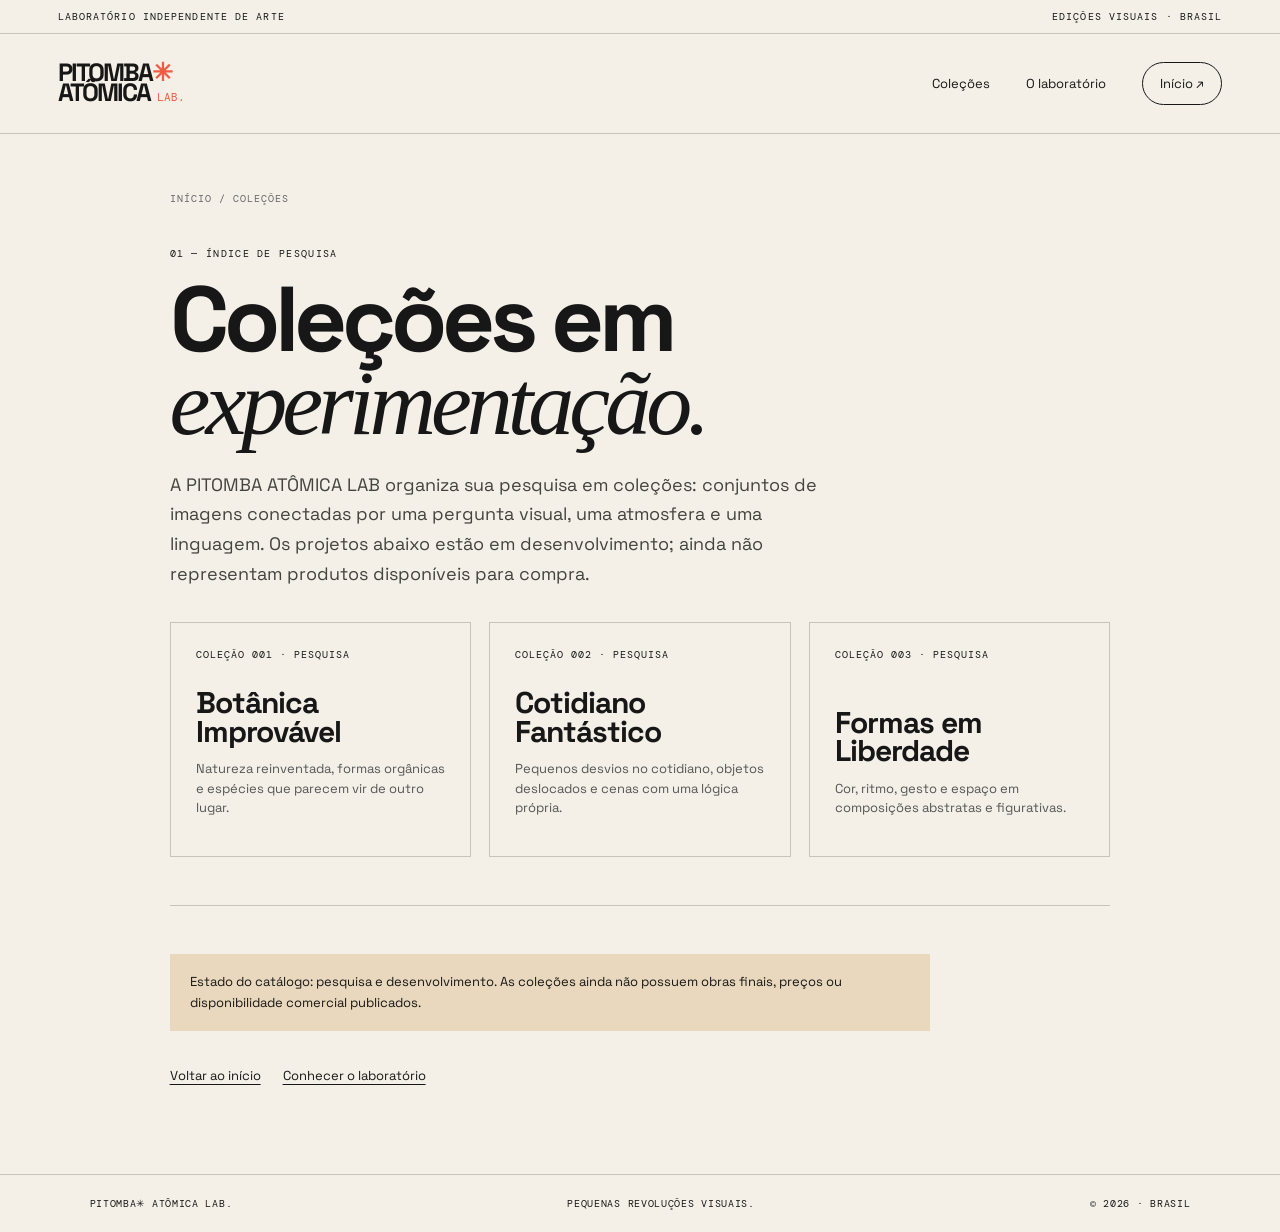
==== colecoes/index.html @ 048ca708 "Create collection landing page for search discovery" ====
<!doctype html>
<html lang="pt-BR"><head>
<meta charset="utf-8"><meta name="viewport" content="width=device-width, initial-scale=1"><meta name="theme-color" content="#f4f0e8">
<title>Coleções de arte autoral | PITOMBA ATÔMICA LAB</title><meta name="description" content="Conheça as pesquisas visuais da PITOMBA ATÔMICA LAB: botânica improvável, cotidiano fantástico e formas em liberdade."><meta name="robots" content="index,follow,max-image-preview:large">
<link rel="canonical" href="https://inforeincluder.github.io/pitomba-atomica/colecoes/"><link rel="icon" type="image/svg+xml" href="../../assets/favicon.svg">
<link rel="preconnect" href="https://fonts.googleapis.com"><link rel="preconnect" href="https://fonts.gstatic.com" crossorigin><link href="https://fonts.googleapis.com/css2?family=DM+Mono:wght@400;500&family=Space+Grotesk:wght@400;500;600;700&display=swap" rel="stylesheet">
<link rel="stylesheet" href="../../assets/css/style.css"><link rel="stylesheet" href="../../assets/css/pages.css">
<meta property="og:type" content="website"><meta property="og:locale" content="pt_BR"><meta property="og:site_name" content="PITOMBA ATÔMICA LAB"><meta property="og:title" content="Coleções de arte autoral | PITOMBA ATÔMICA LAB"><meta property="og:description" content="Conheça as pesquisas visuais da PITOMBA ATÔMICA LAB: botânica improvável, cotidiano fantástico e formas em liberdade."><meta property="og:url" content="https://inforeincluder.github.io/pitomba-atomica/colecoes/">

</head><body><div class="topline"><span>LABORATÓRIO INDEPENDENTE DE ARTE</span><span>EDIÇÕES VISUAIS · BRASIL</span></div><header class="site-header"><a class="wordmark" href="../../" aria-label="Pitomba Atômica início">PITOMBA<span>✳</span><br>ATÔMICA<span class="lab"> LAB.</span></a><nav aria-label="Navegação principal"><a href="../">Coleções</a><a href="../../#laboratorio">O laboratório</a><a class="nav-contact" href="../../">Início ↗</a></nav></header>
<main class="page-shell"><div class="breadcrumbs"><a href="../">INÍCIO</a> / COLEÇÕES</div><p class="page-label">01 — ÍNDICE DE PESQUISA</p><h1 class="page-title">Coleções em<br><em>experimentação.</em></h1><p class="page-lede">A PITOMBA ATÔMICA LAB organiza sua pesquisa em coleções: conjuntos de imagens conectadas por uma pergunta visual, uma atmosfera e uma linguagem. Os projetos abaixo estão em desenvolvimento; ainda não representam produtos disponíveis para compra.</p><div class="page-grid">
<a class="page-tile" href="botanica-improvavel/"><small>COLEÇÃO 001 · PESQUISA</small><div><h2>Botânica<br>Improvável</h2><p>Natureza reinventada, formas orgânicas e espécies que parecem vir de outro lugar.</p></div></a>
<a class="page-tile" href="cotidiano-fantastico/"><small>COLEÇÃO 002 · PESQUISA</small><div><h2>Cotidiano<br>Fantástico</h2><p>Pequenos desvios no cotidiano, objetos deslocados e cenas com uma lógica própria.</p></div></a>
<a class="page-tile" href="formas-em-liberdade/"><small>COLEÇÃO 003 · PESQUISA</small><div><h2>Formas em<br>Liberdade</h2><p>Cor, ritmo, gesto e espaço em composições abstratas e figurativas.</p></div></a>
</div><hr class="page-rule"><p class="page-note">Estado do catálogo: pesquisa e desenvolvimento. As coleções ainda não possuem obras finais, preços ou disponibilidade comercial publicados.</p><nav class="page-nav"><a href="../">Voltar ao início</a><a href="../#laboratorio">Conhecer o laboratório</a></nav></main><footer class="page-footer"><a href="../../">PITOMBA✳ ATÔMICA LAB.</a><span>PEQUENAS REVOLUÇÕES VISUAIS.</span><span>© 2026 · BRASIL</span></footer></body></html>
---- assets/css/style.css ----
:root{--paper:#f4f0e8;--ink:#171717;--blue:#123fbd;--red:#f05b43;--acid:#c5df43;--yellow:#f3d44f;--line:rgba(23,23,23,.2)}*{box-sizing:border-box}html{scroll-behavior:smooth}body{margin:0;background:var(--paper);color:var(--ink);font-family:"Space Grotesk",Arial,sans-serif}.topline{display:flex;justify-content:space-between;padding:10px 4.5%;font:10px "DM Mono",monospace;letter-spacing:1.1px;border-bottom:1px solid var(--line)}.site-header{height:100px;padding:0 4.5%;display:flex;align-items:center;justify-content:space-between;border-bottom:1px solid var(--line)}.wordmark{font-size:25px;line-height:.78;font-weight:700;letter-spacing:-2px;color:var(--ink);text-decoration:none}.wordmark span{color:var(--red)}.wordmark .lab{font:11px "DM Mono",monospace;letter-spacing:0}.site-header nav{display:flex;gap:36px;align-items:center}.site-header nav a{color:var(--ink);text-decoration:none;font-size:13px}.site-header nav .nav-contact{border:1px solid var(--ink);padding:12px 17px;border-radius:30px}.hero{min-height:670px;padding:70px 8% 55px;display:grid;grid-template-columns:1fr 1fr;align-items:center;position:relative;overflow:hidden}.eyebrow{font:10px "DM Mono",monospace;letter-spacing:1.3px}.dot{display:inline-block;width:8px;height:8px;background:var(--red);border-radius:50%;margin-right:8px}.hero h1{font-size:clamp(64px,8vw,112px);line-height:.83;letter-spacing:-8px;margin:35px 0 28px;font-weight:600}.hero h1 em,.section-head h2 em,.manifesto h2 em,.newsletter h2 em{font-family:Georgia,serif;font-weight:400}.hero-text{max-width:350px;font-size:16px;line-height:1.55;color:#45433e}.round-link{display:inline-flex;align-items:center;gap:25px;margin-top:30px;padding:13px 18px;border:1px solid var(--ink);border-radius:40px;text-decoration:none;color:var(--ink);font-size:13px}.round-link span{font-size:20px}.hero-art{position:relative;max-width:520px;margin:auto}.hero-art svg{width:100%;height:auto;display:block;transform:rotate(2deg)}.art-stamp{position:absolute;z-index:2;top:4%;left:0;background:var(--acid);width:64px;height:64px;border-radius:50%;display:grid;place-content:center;text-align:center;font:10px/1.2 "DM Mono";transform:rotate(-12deg)}.side-note{position:absolute;right:-5%;bottom:15%;font:10px/1.5 "DM Mono";letter-spacing:1px;transform:rotate(7deg)}.hero-index{position:absolute;bottom:25px;left:4.5%;font:10px "DM Mono";color:#777}.ticker{overflow:hidden;background:var(--blue);color:white;padding:15px 0;white-space:nowrap;font-size:13px;letter-spacing:2px}.ticker div{min-width:max-content;animation:marquee 28s linear infinite}.ticker span{color:var(--acid);padding:0 35px}@keyframes marquee{to{transform:translateX(-35%)}}.collections{padding:110px 8% 100px}.section-head{display:flex;justify-content:space-between;align-items:end;margin-bottom:55px}.section-head h2,.manifesto h2,.newsletter h2{font-size:clamp(48px,6vw,78px);line-height:.92;letter-spacing:-4px;margin:20px 0 0}.section-intro{max-width:280px;font-size:14px;line-height:1.6;color:#555;margin-bottom:5px}.collection-grid{display:grid;grid-template-columns:repeat(3,1fr);gap:22px}.collection-card{min-width:0}.card-art{height:390px;position:relative;overflow:hidden;display:block}.art-one{background:#f0d7bd}.sun{position:absolute;width:100px;height:100px;background:var(--red);border-radius:50%;right:16%;top:13%}.plant-stem{position:absolute;left:50%;top:28%;height:48%;width:12px;background:var(--blue);transform:rotate(5deg);border-radius:10px}.plant-leaf{position:absolute;width:135px;height:90px;border-radius:100% 0 100% 0;background:var(--acid);border:7px solid var(--blue)}.leaf-a{left:16%;top:43%;transform:rotate(18deg)}.leaf-b{right:10%;top:34%;transform:rotate(195deg);background:var(--red)}.pot{position:absolute;bottom:9%;left:34%;width:34%;height:25%;background:var(--yellow);border:7px solid var(--blue);clip-path:polygon(0 0,100% 0,83% 100%,17% 100%)}.tiny-star{position:absolute;top:18%;left:16%;font-size:48px;color:var(--blue)}.art-two{background:#d9d5ef}.big-circle{position:absolute;width:230px;height:230px;border-radius:50%;background:var(--yellow);right:-20px;top:40px}.figure-head{position:absolute;width:100px;height:115px;border-radius:48% 48% 45% 45%;background:var(--red);border:7px solid var(--blue);left:32%;top:22%}.figure-body{position:absolute;width:180px;height:190px;background:var(--blue);border-radius:90px 90px 15px 15px;left:22%;bottom:-30px}.book{position:absolute;width:150px;height:100px;background:var(--acid);border:7px solid var(--ink);left:47%;top:55%;transform:rotate(-13deg);z-index:2}.bird{position:absolute;color:var(--red);font-size:48px;z-index:3}.bird-a{top:12%;left:12%}.bird-b{right:12%;bottom:20%;font-size:28px}.art-three{background:#c8e1d8}.shape-a{position:absolute;width:190px;height:190px;border-radius:50%;background:var(--blue);top:10%;left:10%}.shape-b{position:absolute;width:160px;height:250px;background:var(--red);border-radius:100% 0 100% 0;right:8%;top:15%;transform:rotate(25deg)}.shape-c{position:absolute;width:130px;height:130px;background:var(--yellow);bottom:9%;left:35%;transform:rotate(45deg)}.shape-d{position:absolute;width:85px;height:85px;border:10px solid var(--ink);border-radius:50%;right:14%;bottom:10%}.shape-e{position:absolute;width:14px;height:220px;background:var(--ink);left:49%;top:22%;transform:rotate(-35deg)}.card-meta{display:flex;justify-content:space-between;margin-top:17px;font:9px "DM Mono";letter-spacing:.7px}.card-meta span:last-child{color:#777}.collection-card h3{font-size:31px;line-height:.95;letter-spacing:-1.5px;margin:17px 0 8px}.collection-card p{font-size:13px;color:#555}.status-note{font:10px "DM Mono";color:#68655e;margin-top:45px}.manifesto{background:var(--blue);color:white;padding:100px 12%;display:grid;grid-template-columns:180px 1fr;gap:30px}.manifesto-mark{font-size:120px;color:var(--acid);line-height:1}.manifesto h2{font-size:clamp(42px,5.5vw,70px)}.manifesto-text{max-width:560px;font-size:16px;line-height:1.7;color:#e4e8f5;margin:30px 0}.text-link{display:inline-block;color:var(--acid);text-decoration:none;border-bottom:1px solid var(--acid);padding-bottom:7px;font-size:13px}.newsletter{text-align:center;padding:100px 20px}.newsletter h2{margin:22px 0}.newsletter>p:not(.eyebrow){color:#555;font-size:14px}.button-link{display:inline-block;margin-top:22px;background:var(--red);color:#fff;padding:15px 22px;border-radius:30px;text-decoration:none;font-size:13px}footer{border-top:1px solid var(--line);padding:25px 4.5%;display:flex;justify-content:space-between;align-items:center;font:9px "DM Mono";letter-spacing:1px}.footer-mark{font:700 16px "Space Grotesk";letter-spacing:-1px;text-decoration:none;color:var(--ink)}@media(max-width:760px){.topline span:last-child{display:none}.site-header{height:82px}.site-header nav{gap:13px}.site-header nav a{font-size:11px}.site-header nav a:nth-child(2){display:none}.site-header nav .nav-contact{padding:10px}.hero{padding:55px 7% 70px;grid-template-columns:1fr;gap:25px}.hero h1{font-size:76px;letter-spacing:-6px;margin-top:28px}.hero-art{width:86%;margin:0 auto}.side-note{right:-9%}.collections{padding:75px 7%}.section-head{display:block}.section-intro{margin-top:25px}.collection-grid{grid-template-columns:1fr;gap:45px}.card-art{height:430px}.manifesto{padding:75px 8%;grid-template-columns:1fr;gap:10px}.manifesto-mark{font-size:70px}.manifesto h2{font-size:48px}.newsletter{padding:75px 8%}footer{gap:15px;flex-wrap:wrap}footer span:nth-child(2){display:none}}
---- assets/css/pages.css ----
.page-shell{max-width:1120px;margin:auto;padding:58px 7% 90px}.breadcrumbs{font:10px "DM Mono",monospace;letter-spacing:1px;color:#666;margin-bottom:42px}.breadcrumbs a,.page-nav a{color:inherit;text-decoration:none}.page-title{font-size:clamp(48px,8vw,92px);line-height:.9;letter-spacing:-5px;margin:18px 0 25px}.page-title em{font-family:Georgia,serif;font-weight:400}.page-lede{font-size:18px;line-height:1.65;max-width:680px;color:#45433e}.page-label{font:10px "DM Mono",monospace;letter-spacing:1.3px}.page-rule{border:0;border-top:1px solid rgba(23,23,23,.2);margin:48px 0}.page-grid{display:grid;grid-template-columns:repeat(3,1fr);gap:18px;margin-top:34px}.page-tile{padding:25px;border:1px solid rgba(23,23,23,.2);min-height:220px;display:flex;flex-direction:column;justify-content:space-between;color:#171717;text-decoration:none;transition:background .2s,transform .2s}.page-tile:hover{background:#e9d8bd;transform:translateY(-3px)}.page-tile small{font:10px "DM Mono",monospace;letter-spacing:1px}.page-tile h2{font-size:30px;line-height:.95;letter-spacing:-1px;margin:28px 0 10px}.page-tile p{font-size:13px;line-height:1.5;color:#555}.page-nav{display:flex;gap:22px;flex-wrap:wrap;margin-top:36px;font-size:13px}.page-nav a{text-decoration:underline;text-underline-offset:4px}.page-note{padding:18px 20px;background:#e9d8bd;font-size:13px;line-height:1.6;max-width:760px}.page-footer{border-top:1px solid rgba(23,23,23,.2);padding:22px 7%;display:flex;justify-content:space-between;gap:16px;flex-wrap:wrap;font:10px "DM Mono",monospace;letter-spacing:.7px}.page-footer a{color:inherit;text-decoration:none}.page-section h2{font-size:28px;letter-spacing:-1px;margin:34px 0 10px}.page-section p,.page-section li{max-width:760px;font-size:15px;line-height:1.75;color:#45433e}.page-section ul{padding-left:20px}@media(max-width:700px){.page-shell{padding:42px 7% 70px}.page-grid{grid-template-columns:1fr}.page-title{letter-spacing:-3px}.page-lede{font-size:16px}.page-footer span:nth-child(2){display:none}}
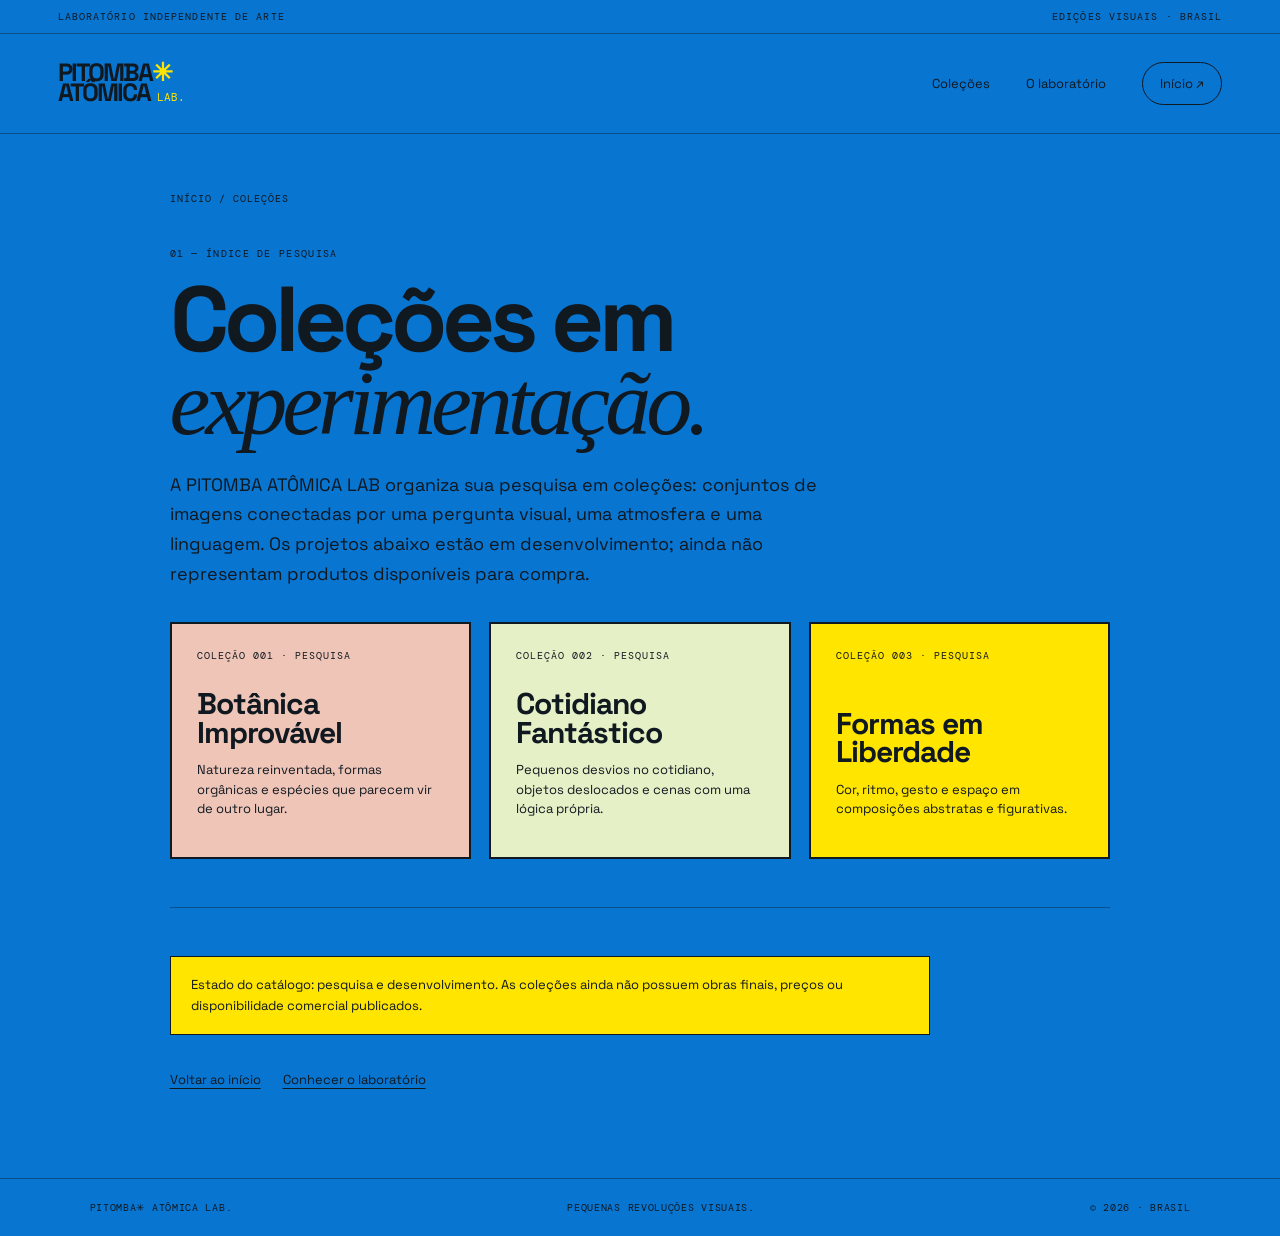
==== commit b4e03bb6: "Update browser theme color to PITOMBA reference blue" ====
--- a/colecoes/index.html
+++ b/colecoes/index.html
@@ -1,6 +1,6 @@
 <!doctype html>
 <html lang="pt-BR"><head>
-<meta charset="utf-8"><meta name="viewport" content="width=device-width, initial-scale=1"><meta name="theme-color" content="#f4f0e8">
+<meta charset="utf-8"><meta name="viewport" content="width=device-width, initial-scale=1"><meta name="theme-color" content="#0875D1">
 <title>Coleções de arte autoral | PITOMBA ATÔMICA LAB</title><meta name="description" content="Conheça as pesquisas visuais da PITOMBA ATÔMICA LAB: botânica improvável, cotidiano fantástico e formas em liberdade."><meta name="robots" content="index,follow,max-image-preview:large">
 <link rel="canonical" href="https://inforeincluder.github.io/pitomba-atomica/colecoes/"><link rel="icon" type="image/svg+xml" href="../../assets/favicon.svg">
 <link rel="preconnect" href="https://fonts.googleapis.com"><link rel="preconnect" href="https://fonts.gstatic.com" crossorigin><link href="https://fonts.googleapis.com/css2?family=DM+Mono:wght@400;500&family=Space+Grotesk:wght@400;500;600;700&display=swap" rel="stylesheet">
--- a/assets/css/style.css
+++ b/assets/css/style.css
@@ -1 +1,60 @@
-:root{--paper:#f4f0e8;--ink:#171717;--blue:#123fbd;--red:#f05b43;--acid:#c5df43;--yellow:#f3d44f;--line:rgba(23,23,23,.2)}*{box-sizing:border-box}html{scroll-behavior:smooth}body{margin:0;background:var(--paper);color:var(--ink);font-family:"Space Grotesk",Arial,sans-serif}.topline{display:flex;justify-content:space-between;padding:10px 4.5%;font:10px "DM Mono",monospace;letter-spacing:1.1px;border-bottom:1px solid var(--line)}.site-header{height:100px;padding:0 4.5%;display:flex;align-items:center;justify-content:space-between;border-bottom:1px solid var(--line)}.wordmark{font-size:25px;line-height:.78;font-weight:700;letter-spacing:-2px;color:var(--ink);text-decoration:none}.wordmark span{color:var(--red)}.wordmark .lab{font:11px "DM Mono",monospace;letter-spacing:0}.site-header nav{display:flex;gap:36px;align-items:center}.site-header nav a{color:var(--ink);text-decoration:none;font-size:13px}.site-header nav .nav-contact{border:1px solid var(--ink);padding:12px 17px;border-radius:30px}.hero{min-height:670px;padding:70px 8% 55px;display:grid;grid-template-columns:1fr 1fr;align-items:center;position:relative;overflow:hidden}.eyebrow{font:10px "DM Mono",monospace;letter-spacing:1.3px}.dot{display:inline-block;width:8px;height:8px;background:var(--red);border-radius:50%;margin-right:8px}.hero h1{font-size:clamp(64px,8vw,112px);line-height:.83;letter-spacing:-8px;margin:35px 0 28px;font-weight:600}.hero h1 em,.section-head h2 em,.manifesto h2 em,.newsletter h2 em{font-family:Georgia,serif;font-weight:400}.hero-text{max-width:350px;font-size:16px;line-height:1.55;color:#45433e}.round-link{display:inline-flex;align-items:center;gap:25px;margin-top:30px;padding:13px 18px;border:1px solid var(--ink);border-radius:40px;text-decoration:none;color:var(--ink);font-size:13px}.round-link span{font-size:20px}.hero-art{position:relative;max-width:520px;margin:auto}.hero-art svg{width:100%;height:auto;display:block;transform:rotate(2deg)}.art-stamp{position:absolute;z-index:2;top:4%;left:0;background:var(--acid);width:64px;height:64px;border-radius:50%;display:grid;place-content:center;text-align:center;font:10px/1.2 "DM Mono";transform:rotate(-12deg)}.side-note{position:absolute;right:-5%;bottom:15%;font:10px/1.5 "DM Mono";letter-spacing:1px;transform:rotate(7deg)}.hero-index{position:absolute;bottom:25px;left:4.5%;font:10px "DM Mono";color:#777}.ticker{overflow:hidden;background:var(--blue);color:white;padding:15px 0;white-space:nowrap;font-size:13px;letter-spacing:2px}.ticker div{min-width:max-content;animation:marquee 28s linear infinite}.ticker span{color:var(--acid);padding:0 35px}@keyframes marquee{to{transform:translateX(-35%)}}.collections{padding:110px 8% 100px}.section-head{display:flex;justify-content:space-between;align-items:end;margin-bottom:55px}.section-head h2,.manifesto h2,.newsletter h2{font-size:clamp(48px,6vw,78px);line-height:.92;letter-spacing:-4px;margin:20px 0 0}.section-intro{max-width:280px;font-size:14px;line-height:1.6;color:#555;margin-bottom:5px}.collection-grid{display:grid;grid-template-columns:repeat(3,1fr);gap:22px}.collection-card{min-width:0}.card-art{height:390px;position:relative;overflow:hidden;display:block}.art-one{background:#f0d7bd}.sun{position:absolute;width:100px;height:100px;background:var(--red);border-radius:50%;right:16%;top:13%}.plant-stem{position:absolute;left:50%;top:28%;height:48%;width:12px;background:var(--blue);transform:rotate(5deg);border-radius:10px}.plant-leaf{position:absolute;width:135px;height:90px;border-radius:100% 0 100% 0;background:var(--acid);border:7px solid var(--blue)}.leaf-a{left:16%;top:43%;transform:rotate(18deg)}.leaf-b{right:10%;top:34%;transform:rotate(195deg);background:var(--red)}.pot{position:absolute;bottom:9%;left:34%;width:34%;height:25%;background:var(--yellow);border:7px solid var(--blue);clip-path:polygon(0 0,100% 0,83% 100%,17% 100%)}.tiny-star{position:absolute;top:18%;left:16%;font-size:48px;color:var(--blue)}.art-two{background:#d9d5ef}.big-circle{position:absolute;width:230px;height:230px;border-radius:50%;background:var(--yellow);right:-20px;top:40px}.figure-head{position:absolute;width:100px;height:115px;border-radius:48% 48% 45% 45%;background:var(--red);border:7px solid var(--blue);left:32%;top:22%}.figure-body{position:absolute;width:180px;height:190px;background:var(--blue);border-radius:90px 90px 15px 15px;left:22%;bottom:-30px}.book{position:absolute;width:150px;height:100px;background:var(--acid);border:7px solid var(--ink);left:47%;top:55%;transform:rotate(-13deg);z-index:2}.bird{position:absolute;color:var(--red);font-size:48px;z-index:3}.bird-a{top:12%;left:12%}.bird-b{right:12%;bottom:20%;font-size:28px}.art-three{background:#c8e1d8}.shape-a{position:absolute;width:190px;height:190px;border-radius:50%;background:var(--blue);top:10%;left:10%}.shape-b{position:absolute;width:160px;height:250px;background:var(--red);border-radius:100% 0 100% 0;right:8%;top:15%;transform:rotate(25deg)}.shape-c{position:absolute;width:130px;height:130px;background:var(--yellow);bottom:9%;left:35%;transform:rotate(45deg)}.shape-d{position:absolute;width:85px;height:85px;border:10px solid var(--ink);border-radius:50%;right:14%;bottom:10%}.shape-e{position:absolute;width:14px;height:220px;background:var(--ink);left:49%;top:22%;transform:rotate(-35deg)}.card-meta{display:flex;justify-content:space-between;margin-top:17px;font:9px "DM Mono";letter-spacing:.7px}.card-meta span:last-child{color:#777}.collection-card h3{font-size:31px;line-height:.95;letter-spacing:-1.5px;margin:17px 0 8px}.collection-card p{font-size:13px;color:#555}.status-note{font:10px "DM Mono";color:#68655e;margin-top:45px}.manifesto{background:var(--blue);color:white;padding:100px 12%;display:grid;grid-template-columns:180px 1fr;gap:30px}.manifesto-mark{font-size:120px;color:var(--acid);line-height:1}.manifesto h2{font-size:clamp(42px,5.5vw,70px)}.manifesto-text{max-width:560px;font-size:16px;line-height:1.7;color:#e4e8f5;margin:30px 0}.text-link{display:inline-block;color:var(--acid);text-decoration:none;border-bottom:1px solid var(--acid);padding-bottom:7px;font-size:13px}.newsletter{text-align:center;padding:100px 20px}.newsletter h2{margin:22px 0}.newsletter>p:not(.eyebrow){color:#555;font-size:14px}.button-link{display:inline-block;margin-top:22px;background:var(--red);color:#fff;padding:15px 22px;border-radius:30px;text-decoration:none;font-size:13px}footer{border-top:1px solid var(--line);padding:25px 4.5%;display:flex;justify-content:space-between;align-items:center;font:9px "DM Mono";letter-spacing:1px}.footer-mark{font:700 16px "Space Grotesk";letter-spacing:-1px;text-decoration:none;color:var(--ink)}@media(max-width:760px){.topline span:last-child{display:none}.site-header{height:82px}.site-header nav{gap:13px}.site-header nav a{font-size:11px}.site-header nav a:nth-child(2){display:none}.site-header nav .nav-contact{padding:10px}.hero{padding:55px 7% 70px;grid-template-columns:1fr;gap:25px}.hero h1{font-size:76px;letter-spacing:-6px;margin-top:28px}.hero-art{width:86%;margin:0 auto}.side-note{right:-9%}.collections{padding:75px 7%}.section-head{display:block}.section-intro{margin-top:25px}.collection-grid{grid-template-columns:1fr;gap:45px}.card-art{height:430px}.manifesto{padding:75px 8%;grid-template-columns:1fr;gap:10px}.manifesto-mark{font-size:70px}.manifesto h2{font-size:48px}.newsletter{padding:75px 8%}footer{gap:15px;flex-wrap:wrap}footer span:nth-child(2){display:none}}+:root{--paper:#f4f0e8;--ink:#171717;--blue:#123fbd;--red:#f05b43;--acid:#c5df43;--yellow:#f3d44f;--line:rgba(23,23,23,.2)}*{box-sizing:border-box}html{scroll-behavior:smooth}body{margin:0;background:var(--paper);color:var(--ink);font-family:"Space Grotesk",Arial,sans-serif}.topline{display:flex;justify-content:space-between;padding:10px 4.5%;font:10px "DM Mono",monospace;letter-spacing:1.1px;border-bottom:1px solid var(--line)}.site-header{height:100px;padding:0 4.5%;display:flex;align-items:center;justify-content:space-between;border-bottom:1px solid var(--line)}.wordmark{font-size:25px;line-height:.78;font-weight:700;letter-spacing:-2px;color:var(--ink);text-decoration:none}.wordmark span{color:var(--red)}.wordmark .lab{font:11px "DM Mono",monospace;letter-spacing:0}.site-header nav{display:flex;gap:36px;align-items:center}.site-header nav a{color:var(--ink);text-decoration:none;font-size:13px}.site-header nav .nav-contact{border:1px solid var(--ink);padding:12px 17px;border-radius:30px}.hero{min-height:670px;padding:70px 8% 55px;display:grid;grid-template-columns:1fr 1fr;align-items:center;position:relative;overflow:hidden}.eyebrow{font:10px "DM Mono",monospace;letter-spacing:1.3px}.dot{display:inline-block;width:8px;height:8px;background:var(--red);border-radius:50%;margin-right:8px}.hero h1{font-size:clamp(64px,8vw,112px);line-height:.83;letter-spacing:-8px;margin:35px 0 28px;font-weight:600}.hero h1 em,.section-head h2 em,.manifesto h2 em,.newsletter h2 em{font-family:Georgia,serif;font-weight:400}.hero-text{max-width:350px;font-size:16px;line-height:1.55;color:#45433e}.round-link{display:inline-flex;align-items:center;gap:25px;margin-top:30px;padding:13px 18px;border:1px solid var(--ink);border-radius:40px;text-decoration:none;color:var(--ink);font-size:13px}.round-link span{font-size:20px}.hero-art{position:relative;max-width:520px;margin:auto}.hero-art svg{width:100%;height:auto;display:block;transform:rotate(2deg)}.art-stamp{position:absolute;z-index:2;top:4%;left:0;background:var(--acid);width:64px;height:64px;border-radius:50%;display:grid;place-content:center;text-align:center;font:10px/1.2 "DM Mono";transform:rotate(-12deg)}.side-note{position:absolute;right:-5%;bottom:15%;font:10px/1.5 "DM Mono";letter-spacing:1px;transform:rotate(7deg)}.hero-index{position:absolute;bottom:25px;left:4.5%;font:10px "DM Mono";color:#777}.ticker{overflow:hidden;background:var(--blue);color:white;padding:15px 0;white-space:nowrap;font-size:13px;letter-spacing:2px}.ticker div{min-width:max-content;animation:marquee 28s linear infinite}.ticker span{color:var(--acid);padding:0 35px}@keyframes marquee{to{transform:translateX(-35%)}}.collections{padding:110px 8% 100px}.section-head{display:flex;justify-content:space-between;align-items:end;margin-bottom:55px}.section-head h2,.manifesto h2,.newsletter h2{font-size:clamp(48px,6vw,78px);line-height:.92;letter-spacing:-4px;margin:20px 0 0}.section-intro{max-width:280px;font-size:14px;line-height:1.6;color:#555;margin-bottom:5px}.collection-grid{display:grid;grid-template-columns:repeat(3,1fr);gap:22px}.collection-card{min-width:0}.card-art{height:390px;position:relative;overflow:hidden;display:block}.art-one{background:#f0d7bd}.sun{position:absolute;width:100px;height:100px;background:var(--red);border-radius:50%;right:16%;top:13%}.plant-stem{position:absolute;left:50%;top:28%;height:48%;width:12px;background:var(--blue);transform:rotate(5deg);border-radius:10px}.plant-leaf{position:absolute;width:135px;height:90px;border-radius:100% 0 100% 0;background:var(--acid);border:7px solid var(--blue)}.leaf-a{left:16%;top:43%;transform:rotate(18deg)}.leaf-b{right:10%;top:34%;transform:rotate(195deg);background:var(--red)}.pot{position:absolute;bottom:9%;left:34%;width:34%;height:25%;background:var(--yellow);border:7px solid var(--blue);clip-path:polygon(0 0,100% 0,83% 100%,17% 100%)}.tiny-star{position:absolute;top:18%;left:16%;font-size:48px;color:var(--blue)}.art-two{background:#d9d5ef}.big-circle{position:absolute;width:230px;height:230px;border-radius:50%;background:var(--yellow);right:-20px;top:40px}.figure-head{position:absolute;width:100px;height:115px;border-radius:48% 48% 45% 45%;background:var(--red);border:7px solid var(--blue);left:32%;top:22%}.figure-body{position:absolute;width:180px;height:190px;background:var(--blue);border-radius:90px 90px 15px 15px;left:22%;bottom:-30px}.book{position:absolute;width:150px;height:100px;background:var(--acid);border:7px solid var(--ink);left:47%;top:55%;transform:rotate(-13deg);z-index:2}.bird{position:absolute;color:var(--red);font-size:48px;z-index:3}.bird-a{top:12%;left:12%}.bird-b{right:12%;bottom:20%;font-size:28px}.art-three{background:#c8e1d8}.shape-a{position:absolute;width:190px;height:190px;border-radius:50%;background:var(--blue);top:10%;left:10%}.shape-b{position:absolute;width:160px;height:250px;background:var(--red);border-radius:100% 0 100% 0;right:8%;top:15%;transform:rotate(25deg)}.shape-c{position:absolute;width:130px;height:130px;background:var(--yellow);bottom:9%;left:35%;transform:rotate(45deg)}.shape-d{position:absolute;width:85px;height:85px;border:10px solid var(--ink);border-radius:50%;right:14%;bottom:10%}.shape-e{position:absolute;width:14px;height:220px;background:var(--ink);left:49%;top:22%;transform:rotate(-35deg)}.card-meta{display:flex;justify-content:space-between;margin-top:17px;font:9px "DM Mono";letter-spacing:.7px}.card-meta span:last-child{color:#777}.collection-card h3{font-size:31px;line-height:.95;letter-spacing:-1.5px;margin:17px 0 8px}.collection-card p{font-size:13px;color:#555}.status-note{font:10px "DM Mono";color:#68655e;margin-top:45px}.manifesto{background:var(--blue);color:white;padding:100px 12%;display:grid;grid-template-columns:180px 1fr;gap:30px}.manifesto-mark{font-size:120px;color:var(--acid);line-height:1}.manifesto h2{font-size:clamp(42px,5.5vw,70px)}.manifesto-text{max-width:560px;font-size:16px;line-height:1.7;color:#e4e8f5;margin:30px 0}.text-link{display:inline-block;color:var(--acid);text-decoration:none;border-bottom:1px solid var(--acid);padding-bottom:7px;font-size:13px}.newsletter{text-align:center;padding:100px 20px}.newsletter h2{margin:22px 0}.newsletter>p:not(.eyebrow){color:#555;font-size:14px}.button-link{display:inline-block;margin-top:22px;background:var(--red);color:#fff;padding:15px 22px;border-radius:30px;text-decoration:none;font-size:13px}footer{border-top:1px solid var(--line);padding:25px 4.5%;display:flex;justify-content:space-between;align-items:center;font:9px "DM Mono";letter-spacing:1px}.footer-mark{font:700 16px "Space Grotesk";letter-spacing:-1px;text-decoration:none;color:var(--ink)}@media(max-width:760px){.topline span:last-child{display:none}.site-header{height:82px}.site-header nav{gap:13px}.site-header nav a{font-size:11px}.site-header nav a:nth-child(2){display:none}.site-header nav .nav-contact{padding:10px}.hero{padding:55px 7% 70px;grid-template-columns:1fr;gap:25px}.hero h1{font-size:76px;letter-spacing:-6px;margin-top:28px}.hero-art{width:86%;margin:0 auto}.side-note{right:-9%}.collections{padding:75px 7%}.section-head{display:block}.section-intro{margin-top:25px}.collection-grid{grid-template-columns:1fr;gap:45px}.card-art{height:430px}.manifesto{padding:75px 8%;grid-template-columns:1fr;gap:10px}.manifesto-mark{font-size:70px}.manifesto h2{font-size:48px}.newsletter{padding:75px 8%}footer{gap:15px;flex-wrap:wrap}footer span:nth-child(2){display:none}}
+
+/* PITOMBA ATÔMICA — paleta cromática de referência */
+:root{
+  --paper:#0875D1;
+  --ink:#101820;
+  --blue:#0875D1;
+  --red:#EFC5B8;
+  --acid:#E6F0C6;
+  --yellow:#FFE500;
+  --green:#00A878;
+  --peach:#EFC5B8;
+  --mint:#E6F0C6;
+  --line:rgba(16,24,32,.42);
+}
+body{background:var(--blue);color:var(--ink)}
+.topline,.site-header{background:var(--blue);color:var(--ink);border-color:var(--line)}
+.wordmark,.site-header nav a,.footer-mark{color:var(--ink)}
+.wordmark span{color:var(--yellow)}
+.site-header nav .nav-contact,.round-link{border-color:var(--ink);color:var(--ink)}
+.hero{background:var(--blue)}
+.hero-text,.section-intro,.collection-card p,.newsletter>p:not(.eyebrow){color:var(--ink)}
+.eyebrow,.hero-index,.card-meta,.status-note{color:var(--ink)}
+.dot{background:var(--yellow)}
+.art-stamp{background:var(--yellow);color:var(--ink)}
+.ticker{background:var(--ink);color:var(--yellow)}
+.ticker span{color:var(--green)}
+.collections{background:var(--blue)}
+.card-art{border:2px solid var(--ink)}
+.art-one{background:var(--peach)}
+.sun{background:var(--yellow)}
+.plant-stem{background:var(--green)}
+.plant-leaf{background:var(--mint);border-color:var(--ink)}
+.leaf-b{background:var(--green)}
+.pot{background:var(--yellow);border-color:var(--ink)}
+.tiny-star{color:var(--ink)}
+.art-two{background:var(--mint)}
+.big-circle{background:var(--yellow)}
+.figure-head{background:var(--peach);border-color:var(--ink)}
+.figure-body{background:var(--green)}
+.book{background:var(--yellow);border-color:var(--ink)}
+.bird{color:var(--ink)}
+.art-three{background:var(--peach)}
+.shape-a{background:var(--green)}
+.shape-b{background:var(--yellow)}
+.shape-c{background:var(--mint)}
+.shape-d,.shape-e{border-color:var(--ink);background:var(--ink)}
+.card-meta span:last-child{color:var(--ink)}
+.status-note{background:var(--yellow);padding:14px 16px;display:inline-block;line-height:1.6}
+.manifesto{background:var(--green);color:var(--ink)}
+.manifesto-mark{color:var(--yellow)}
+.manifesto-text{color:var(--ink)}
+.manifesto .text-link{color:var(--ink);border-color:var(--ink)}
+.newsletter{background:var(--peach);color:var(--ink)}
+.button-link{background:var(--yellow);color:var(--ink);border:1px solid var(--ink)}
+footer{background:var(--blue);border-color:var(--line);color:var(--ink)}
+@media(max-width:760px){
+  .site-header nav .nav-contact{background:var(--yellow)}
+  .hero{padding-top:48px}
+}
--- a/assets/css/pages.css
+++ b/assets/css/pages.css
@@ -1 +1,14 @@
-.page-shell{max-width:1120px;margin:auto;padding:58px 7% 90px}.breadcrumbs{font:10px "DM Mono",monospace;letter-spacing:1px;color:#666;margin-bottom:42px}.breadcrumbs a,.page-nav a{color:inherit;text-decoration:none}.page-title{font-size:clamp(48px,8vw,92px);line-height:.9;letter-spacing:-5px;margin:18px 0 25px}.page-title em{font-family:Georgia,serif;font-weight:400}.page-lede{font-size:18px;line-height:1.65;max-width:680px;color:#45433e}.page-label{font:10px "DM Mono",monospace;letter-spacing:1.3px}.page-rule{border:0;border-top:1px solid rgba(23,23,23,.2);margin:48px 0}.page-grid{display:grid;grid-template-columns:repeat(3,1fr);gap:18px;margin-top:34px}.page-tile{padding:25px;border:1px solid rgba(23,23,23,.2);min-height:220px;display:flex;flex-direction:column;justify-content:space-between;color:#171717;text-decoration:none;transition:background .2s,transform .2s}.page-tile:hover{background:#e9d8bd;transform:translateY(-3px)}.page-tile small{font:10px "DM Mono",monospace;letter-spacing:1px}.page-tile h2{font-size:30px;line-height:.95;letter-spacing:-1px;margin:28px 0 10px}.page-tile p{font-size:13px;line-height:1.5;color:#555}.page-nav{display:flex;gap:22px;flex-wrap:wrap;margin-top:36px;font-size:13px}.page-nav a{text-decoration:underline;text-underline-offset:4px}.page-note{padding:18px 20px;background:#e9d8bd;font-size:13px;line-height:1.6;max-width:760px}.page-footer{border-top:1px solid rgba(23,23,23,.2);padding:22px 7%;display:flex;justify-content:space-between;gap:16px;flex-wrap:wrap;font:10px "DM Mono",monospace;letter-spacing:.7px}.page-footer a{color:inherit;text-decoration:none}.page-section h2{font-size:28px;letter-spacing:-1px;margin:34px 0 10px}.page-section p,.page-section li{max-width:760px;font-size:15px;line-height:1.75;color:#45433e}.page-section ul{padding-left:20px}@media(max-width:700px){.page-shell{padding:42px 7% 70px}.page-grid{grid-template-columns:1fr}.page-title{letter-spacing:-3px}.page-lede{font-size:16px}.page-footer span:nth-child(2){display:none}}+.page-shell{max-width:1120px;margin:auto;padding:58px 7% 90px}.breadcrumbs{font:10px "DM Mono",monospace;letter-spacing:1px;color:#666;margin-bottom:42px}.breadcrumbs a,.page-nav a{color:inherit;text-decoration:none}.page-title{font-size:clamp(48px,8vw,92px);line-height:.9;letter-spacing:-5px;margin:18px 0 25px}.page-title em{font-family:Georgia,serif;font-weight:400}.page-lede{font-size:18px;line-height:1.65;max-width:680px;color:#45433e}.page-label{font:10px "DM Mono",monospace;letter-spacing:1.3px}.page-rule{border:0;border-top:1px solid rgba(23,23,23,.2);margin:48px 0}.page-grid{display:grid;grid-template-columns:repeat(3,1fr);gap:18px;margin-top:34px}.page-tile{padding:25px;border:1px solid rgba(23,23,23,.2);min-height:220px;display:flex;flex-direction:column;justify-content:space-between;color:#171717;text-decoration:none;transition:background .2s,transform .2s}.page-tile:hover{background:#e9d8bd;transform:translateY(-3px)}.page-tile small{font:10px "DM Mono",monospace;letter-spacing:1px}.page-tile h2{font-size:30px;line-height:.95;letter-spacing:-1px;margin:28px 0 10px}.page-tile p{font-size:13px;line-height:1.5;color:#555}.page-nav{display:flex;gap:22px;flex-wrap:wrap;margin-top:36px;font-size:13px}.page-nav a{text-decoration:underline;text-underline-offset:4px}.page-note{padding:18px 20px;background:#e9d8bd;font-size:13px;line-height:1.6;max-width:760px}.page-footer{border-top:1px solid rgba(23,23,23,.2);padding:22px 7%;display:flex;justify-content:space-between;gap:16px;flex-wrap:wrap;font:10px "DM Mono",monospace;letter-spacing:.7px}.page-footer a{color:inherit;text-decoration:none}.page-section h2{font-size:28px;letter-spacing:-1px;margin:34px 0 10px}.page-section p,.page-section li{max-width:760px;font-size:15px;line-height:1.75;color:#45433e}.page-section ul{padding-left:20px}@media(max-width:700px){.page-shell{padding:42px 7% 70px}.page-grid{grid-template-columns:1fr}.page-title{letter-spacing:-3px}.page-lede{font-size:16px}.page-footer span:nth-child(2){display:none}}
+
+/* Sistema cromático global — páginas editoriais */
+.page-shell{background:var(--blue);color:var(--ink)}
+.breadcrumbs,.page-label,.page-lede,.page-section p,.page-section li{color:var(--ink)}
+.page-rule{border-color:var(--line)}
+.page-tile{background:var(--peach);border:2px solid var(--ink);color:var(--ink)}
+.page-tile:nth-child(2){background:var(--mint)}
+.page-tile:nth-child(3){background:var(--yellow)}
+.page-tile p{color:var(--ink)}
+.page-tile:hover{background:var(--green)}
+.page-note{background:var(--yellow);color:var(--ink);border:1px solid var(--ink)}
+.page-footer{background:var(--blue);border-color:var(--line);color:var(--ink)}
+.page-footer a{color:var(--ink)}
